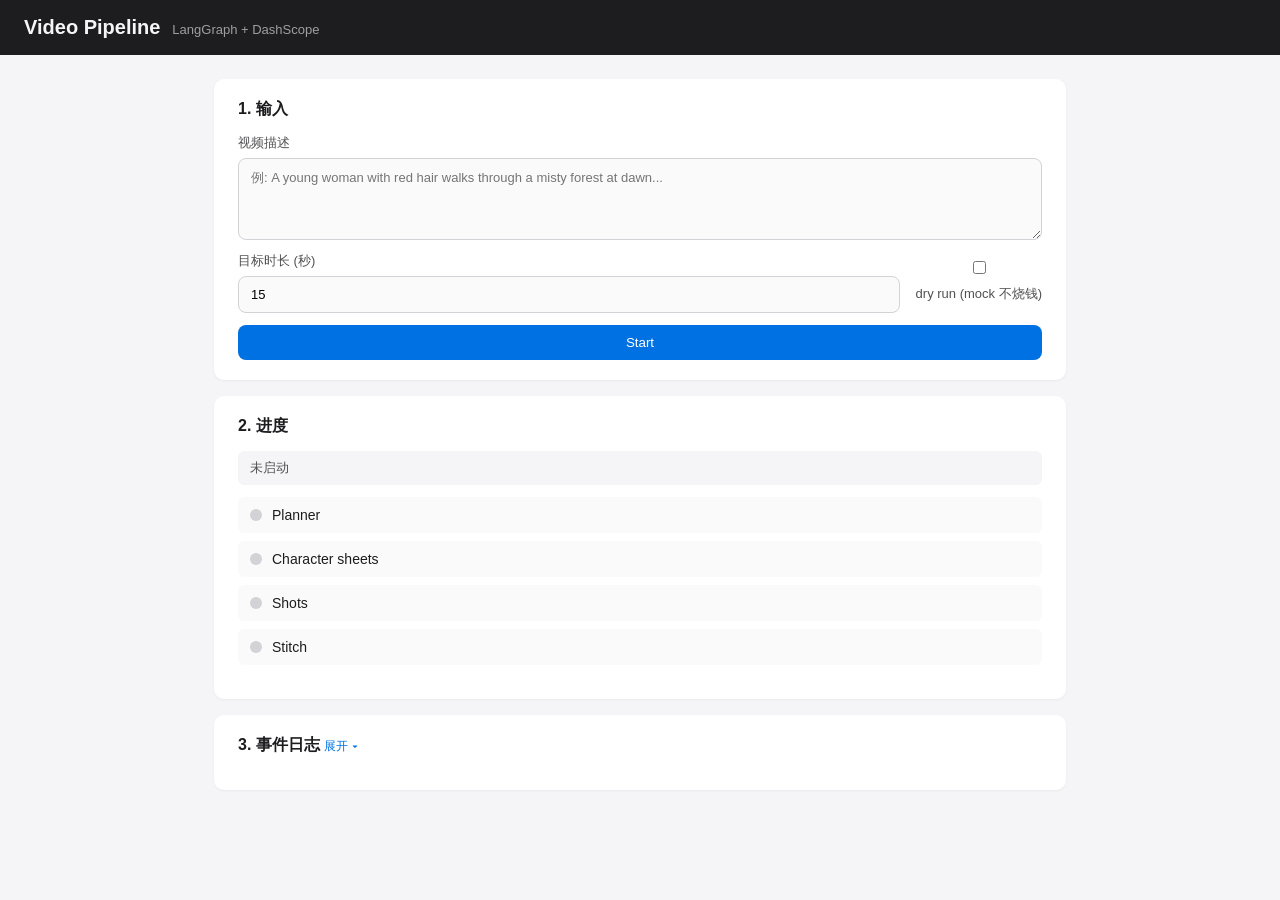
==== frontend/index.html @ 5f8661f5 "Add web UI, modular architecture scaffolding, design doc Web layer: - server.py: FastAPI POST /api/r" ====
<!DOCTYPE html>
<html lang="zh-CN">
<head>
  <meta charset="UTF-8" />
  <meta name="viewport" content="width=device-width, initial-scale=1.0" />
  <title>Video Pipeline</title>
  <link rel="stylesheet" href="style.css" />
</head>
<body>
  <header>
    <h1>Video Pipeline</h1>
    <span class="hint">LangGraph + DashScope</span>
  </header>

  <main>
    <section class="panel">
      <h2>1. 输入</h2>
      <form id="run-form">
        <label>
          视频描述
          <textarea id="prompt" rows="4" required
            placeholder="例: A young woman with red hair walks through a misty forest at dawn..."></textarea>
        </label>
        <div class="row">
          <label class="grow">
            目标时长 (秒)
            <input id="duration" type="number" min="5" max="60" step="1" value="15" />
          </label>
          <label class="check">
            <input id="dry-run" type="checkbox" />
            <span>dry run (mock 不烧钱)</span>
          </label>
        </div>
        <button id="submit-btn" type="submit">Start</button>
      </form>
    </section>

    <section class="panel">
      <h2>2. 进度</h2>
      <div id="status-bar" class="status">未启动</div>
      <ol id="phases" class="phases">
        <li data-phase="plan"><span class="dot"></span>Planner <span class="phase-detail"></span></li>
        <li data-phase="character_sheets"><span class="dot"></span>Character sheets <span class="phase-detail"></span></li>
        <li data-phase="shots"><span class="dot"></span>Shots <span class="phase-detail"></span></li>
        <li data-phase="stitch"><span class="dot"></span>Stitch <span class="phase-detail"></span></li>
      </ol>

      <div id="shots-detail" class="shots"></div>

      <div id="final" class="final" hidden>
        <h3>最终成片</h3>
        <video id="final-video" controls preload="metadata"></video>
        <p class="meta" id="final-meta"></p>
      </div>
    </section>

    <section class="panel">
      <h2>3. 事件日志 <button id="toggle-log" class="link">展开 ▾</button></h2>
      <pre id="log" class="log" hidden></pre>
    </section>
  </main>

  <script src="app.js"></script>
</body>
</html>
---- frontend/style.css ----
* { box-sizing: border-box; }
body {
  margin: 0;
  font-family: -apple-system, BlinkMacSystemFont, "Segoe UI", "PingFang SC",
               "Hiragino Sans GB", "Microsoft YaHei", sans-serif;
  background: #f5f5f7;
  color: #1d1d1f;
}
header {
  padding: 16px 24px;
  background: #1d1d1f;
  color: #f5f5f7;
  display: flex;
  align-items: baseline;
  gap: 12px;
}
header h1 { margin: 0; font-size: 20px; font-weight: 600; }
header .hint { font-size: 13px; opacity: 0.6; }

main {
  max-width: 900px;
  margin: 24px auto;
  padding: 0 24px;
  display: grid;
  gap: 16px;
}
.panel {
  background: #fff;
  border-radius: 10px;
  padding: 20px 24px;
  box-shadow: 0 1px 3px rgba(0,0,0,0.05);
}
.panel h2 { margin: 0 0 14px; font-size: 16px; font-weight: 600; }
.panel h3 { margin: 16px 0 8px; font-size: 14px; }

/* form */
form { display: grid; gap: 12px; }
label { display: grid; gap: 6px; font-size: 13px; color: #515154; }
textarea, input[type="number"] {
  font: inherit;
  padding: 10px 12px;
  border: 1px solid #d2d2d7;
  border-radius: 8px;
  background: #fafafa;
}
textarea:focus, input:focus { outline: 2px solid #0071e3; outline-offset: 1px; }
.row { display: flex; gap: 16px; align-items: flex-end; }
.row .grow { flex: 1; }
.row .check { flex-direction: row; align-items: center; gap: 8px; padding-bottom: 10px; }
button {
  padding: 10px 20px;
  background: #0071e3;
  color: #fff;
  border: none;
  border-radius: 8px;
  font-weight: 500;
  cursor: pointer;
}
button:hover { background: #0061c5; }
button:disabled { background: #aaa; cursor: not-allowed; }
button.link {
  background: none;
  color: #0071e3;
  padding: 0;
  font-size: 12px;
  font-weight: normal;
}

/* status / phases */
.status {
  padding: 8px 12px;
  border-radius: 6px;
  background: #f5f5f7;
  font-size: 13px;
  color: #515154;
  margin-bottom: 12px;
}
.status.running { background: #e6f4ff; color: #0071e3; }
.status.done { background: #e8f7ee; color: #1a7f37; }
.status.error { background: #fef0f0; color: #c0392b; }

.phases {
  list-style: none;
  padding: 0;
  margin: 0;
  display: grid;
  gap: 8px;
}
.phases li {
  display: flex;
  align-items: center;
  gap: 10px;
  padding: 10px 12px;
  border-radius: 6px;
  background: #fafafa;
  font-size: 14px;
  transition: background 0.2s;
}
.phases li.active { background: #e6f4ff; color: #0071e3; }
.phases li.done { background: #e8f7ee; color: #1a7f37; }
.phases li .dot {
  width: 12px;
  height: 12px;
  border-radius: 50%;
  background: #d2d2d7;
  flex-shrink: 0;
}
.phases li.active .dot {
  background: #0071e3;
  box-shadow: 0 0 0 4px rgba(0, 113, 227, 0.2);
  animation: pulse 1.4s infinite;
}
.phases li.done .dot { background: #1a7f37; }
.phases li.failed .dot { background: #c0392b; }
.phase-detail { color: #86868b; font-size: 12px; margin-left: auto; }

@keyframes pulse {
  0%, 100% { box-shadow: 0 0 0 4px rgba(0, 113, 227, 0.2); }
  50%      { box-shadow: 0 0 0 8px rgba(0, 113, 227, 0.05); }
}

/* shots detail */
.shots {
  margin-top: 14px;
  display: grid;
  gap: 8px;
}
.shot {
  padding: 10px 12px;
  border: 1px solid #e5e5e7;
  border-radius: 6px;
  font-size: 13px;
  background: #fff;
}
.shot-header {
  display: flex;
  justify-content: space-between;
  align-items: baseline;
  margin-bottom: 4px;
}
.shot-id { font-weight: 600; }
.shot-status { font-size: 12px; padding: 2px 8px; border-radius: 4px; background: #f5f5f7; color: #515154; }
.shot-status.generating { background: #e6f4ff; color: #0071e3; }
.shot-status.done { background: #e8f7ee; color: #1a7f37; }
.shot-status.failed { background: #fef0f0; color: #c0392b; }
.shot-progress { color: #86868b; font-size: 12px; margin-bottom: 4px; }
.shot-thumbs { display: flex; gap: 8px; margin-top: 6px; }
.shot-thumbs a {
  font-size: 12px;
  padding: 3px 8px;
  background: #f5f5f7;
  border-radius: 4px;
  color: #0071e3;
  text-decoration: none;
}
.shot-thumbs a:hover { background: #e5e5e7; }

/* final */
.final video {
  width: 100%;
  max-height: 400px;
  border-radius: 8px;
  background: #000;
}
.final .meta { font-size: 12px; color: #86868b; margin-top: 8px; }

/* log */
.log {
  margin: 0;
  padding: 12px;
  background: #1d1d1f;
  color: #d2d2d7;
  border-radius: 6px;
  font-size: 11px;
  font-family: "SF Mono", Menlo, Consolas, monospace;
  max-height: 280px;
  overflow: auto;
  white-space: pre-wrap;
  word-break: break-all;
}
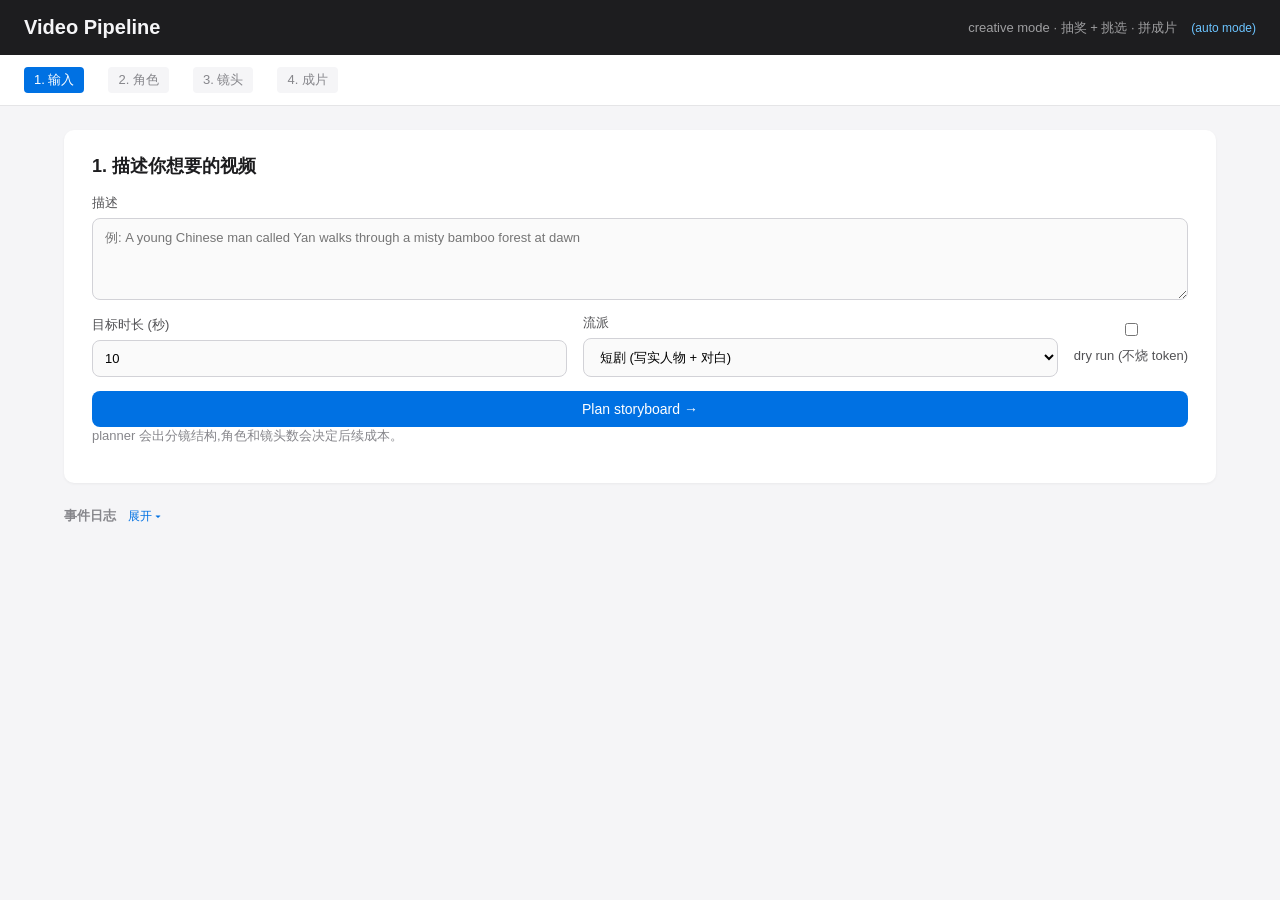
==== commit 5bd0f316: "Phase 5.2: frontend wizard for the interactive variant flow 4-step wizard wrapping the Phase 5.1 bac" ====
--- a/frontend/index.html
+++ b/frontend/index.html
@@ -3,63 +3,101 @@
 <head>
   <meta charset="UTF-8" />
   <meta name="viewport" content="width=device-width, initial-scale=1.0" />
-  <title>Video Pipeline</title>
-  <link rel="stylesheet" href="style.css" />
+  <title>Video Pipeline — Creative Mode</title>
+  <link rel="stylesheet" href="wizard.css" />
 </head>
 <body>
   <header>
     <h1>Video Pipeline</h1>
-    <span class="hint">LangGraph + DashScope</span>
+    <nav>
+      <span class="hint">creative mode · 抽奖 + 挑选 · 拼成片</span>
+      <a class="link" href="auto.html">(auto mode)</a>
+    </nav>
   </header>
 
+  <!-- 步骤指示器 -->
+  <ol class="steps">
+    <li data-step="1" class="active">1. 输入</li>
+    <li data-step="2">2. 角色</li>
+    <li data-step="3">3. 镜头</li>
+    <li data-step="4">4. 成片</li>
+  </ol>
+
   <main>
-    <section class="panel">
-      <h2>1. 输入</h2>
-      <form id="run-form">
+    <!-- Step 1: INPUT -->
+    <section class="panel" id="step-1">
+      <h2>1. 描述你想要的视频</h2>
+      <form id="input-form">
         <label>
-          视频描述
+          描述
           <textarea id="prompt" rows="4" required
-            placeholder="例: A young woman with red hair walks through a misty forest at dawn..."></textarea>
+            placeholder="例: A young Chinese man called Yan walks through a misty bamboo forest at dawn"></textarea>
         </label>
         <div class="row">
           <label class="grow">
             目标时长 (秒)
-            <input id="duration" type="number" min="5" max="60" step="1" value="15" />
+            <input id="duration" type="number" min="5" max="60" step="1" value="10" />
+          </label>
+          <label class="grow">
+            流派
+            <select id="profile">
+              <option value="short_drama">短剧 (写实人物 + 对白)</option>
+              <option value="anime">漫剧 / 动画 (风格化)</option>
+              <option value="cinema">电影 (镜头语言重)</option>
+              <option value="commercial">广告片 (产品 + CTA)</option>
+            </select>
           </label>
           <label class="check">
             <input id="dry-run" type="checkbox" />
-            <span>dry run (mock 不烧钱)</span>
+            <span>dry run (不烧 token)</span>
           </label>
         </div>
-        <button id="submit-btn" type="submit">Start</button>
+        <button type="submit" id="start-btn">Plan storyboard →</button>
       </form>
+      <p class="muted" id="step1-hint">planner 会出分镜结构,角色和镜头数会决定后续成本。</p>
     </section>
 
-    <section class="panel">
-      <h2>2. 进度</h2>
-      <div id="status-bar" class="status">未启动</div>
-      <ol id="phases" class="phases">
-        <li data-phase="plan"><span class="dot"></span>Planner <span class="phase-detail"></span></li>
-        <li data-phase="character_sheets"><span class="dot"></span>Character sheets <span class="phase-detail"></span></li>
-        <li data-phase="shots"><span class="dot"></span>Shots <span class="phase-detail"></span></li>
-        <li data-phase="stitch"><span class="dot"></span>Stitch <span class="phase-detail"></span></li>
-      </ol>
-
-      <div id="shots-detail" class="shots"></div>
-
-      <div id="final" class="final" hidden>
-        <h3>最终成片</h3>
-        <video id="final-video" controls preload="metadata"></video>
-        <p class="meta" id="final-meta"></p>
+    <!-- Step 2: CHARS -->
+    <section class="panel hidden" id="step-2">
+      <h2>2. 为每个角色挑选定妆照</h2>
+      <p class="muted">每张候选都用 InsightFace 抽过 embedding,挑中的会作为 i2i 的 anchor。</p>
+      <div id="chars-container"></div>
+      <div class="step-nav">
+        <button class="secondary" id="chars-back">← 改输入</button>
+        <button id="chars-next" disabled>Next: Shots →</button>
       </div>
     </section>
 
-    <section class="panel">
-      <h2>3. 事件日志 <button id="toggle-log" class="link">展开 ▾</button></h2>
-      <pre id="log" class="log" hidden></pre>
+    <!-- Step 3: SHOTS (tree) -->
+    <section class="panel hidden" id="step-3">
+      <h2>3. 为每个镜头挑选视频</h2>
+      <p class="muted">每段视频显示 identity score (跟所选角色脸的余弦相似度)。点击预览,点边框选中。</p>
+      <div id="shots-tree" class="tree"></div>
+      <div class="step-nav">
+        <button class="secondary" id="shots-back">← 改角色</button>
+        <button id="shots-stitch" disabled>Stitch & Preview →</button>
+      </div>
+    </section>
+
+    <!-- Step 4: RESULT -->
+    <section class="panel hidden" id="step-4">
+      <h2>4. 最终成片</h2>
+      <div id="final-result">
+        <p class="muted" id="stitch-status">拼接中…</p>
+      </div>
+      <div class="step-nav">
+        <button class="secondary" id="result-back">← 改选择</button>
+        <button class="secondary" id="result-restart">Start over</button>
+      </div>
     </section>
   </main>
 
-  <script src="app.js"></script>
+  <!-- 日志面板 (可折叠, 用户可见) -->
+  <aside class="logs">
+    <h3>事件日志 <button id="toggle-log" class="link">展开 ▾</button></h3>
+    <pre id="log" hidden></pre>
+  </aside>
+
+  <script src="wizard.js"></script>
 </body>
 </html>
--- a/frontend/wizard.css
+++ b/frontend/wizard.css
@@ -0,0 +1,316 @@
+* { box-sizing: border-box; }
+body {
+  margin: 0;
+  font-family: -apple-system, BlinkMacSystemFont, "Segoe UI", "PingFang SC",
+               "Hiragino Sans GB", "Microsoft YaHei", sans-serif;
+  background: #f5f5f7;
+  color: #1d1d1f;
+}
+
+header {
+  padding: 16px 24px;
+  background: #1d1d1f;
+  color: #f5f5f7;
+  display: flex;
+  align-items: center;
+  justify-content: space-between;
+}
+header h1 { margin: 0; font-size: 20px; font-weight: 600; }
+header nav { display: flex; gap: 14px; align-items: baseline; }
+header .hint { font-size: 13px; opacity: 0.6; }
+header .link { color: #6cc4ff; font-size: 12px; text-decoration: none; }
+header .link:hover { text-decoration: underline; }
+
+/* steps indicator */
+.steps {
+  list-style: none;
+  margin: 0;
+  padding: 12px 24px;
+  background: #fff;
+  border-bottom: 1px solid #e5e5e7;
+  display: flex;
+  gap: 24px;
+  font-size: 13px;
+  color: #86868b;
+}
+.steps li {
+  padding: 4px 10px;
+  border-radius: 4px;
+  background: #f5f5f7;
+}
+.steps li.active {
+  background: #0071e3;
+  color: #fff;
+  font-weight: 500;
+}
+.steps li.done {
+  background: #e8f7ee;
+  color: #1a7f37;
+}
+
+main {
+  max-width: 1200px;
+  margin: 24px auto;
+  padding: 0 24px;
+  display: grid;
+  gap: 16px;
+}
+.panel {
+  background: #fff;
+  border-radius: 10px;
+  padding: 24px 28px;
+  box-shadow: 0 1px 3px rgba(0,0,0,0.05);
+}
+.panel.hidden { display: none; }
+.panel h2 { margin: 0 0 16px; font-size: 18px; font-weight: 600; }
+.muted { color: #86868b; font-size: 13px; margin: 0 0 14px; }
+
+/* forms */
+form { display: grid; gap: 14px; }
+label { display: grid; gap: 6px; font-size: 13px; color: #515154; }
+.row { display: flex; gap: 16px; align-items: flex-end; }
+.grow { flex: 1; }
+.check { flex-direction: row; align-items: center; gap: 8px; padding-bottom: 12px; }
+textarea, input[type="number"], input[type="text"], select {
+  font: inherit;
+  padding: 10px 12px;
+  border: 1px solid #d2d2d7;
+  border-radius: 8px;
+  background: #fafafa;
+}
+textarea:focus, input:focus, select:focus {
+  outline: 2px solid #0071e3;
+  outline-offset: 1px;
+}
+
+button {
+  padding: 10px 22px;
+  background: #0071e3;
+  color: #fff;
+  border: none;
+  border-radius: 8px;
+  font-weight: 500;
+  font-size: 14px;
+  cursor: pointer;
+}
+button:hover { background: #0061c5; }
+button:disabled { background: #aaa; cursor: not-allowed; }
+button.secondary {
+  background: transparent;
+  color: #0071e3;
+  border: 1px solid #d2d2d7;
+}
+button.secondary:hover { background: #f5f5f7; }
+button.link {
+  background: none;
+  color: #0071e3;
+  padding: 0;
+  font-size: 12px;
+  font-weight: normal;
+}
+button.regen {
+  padding: 6px 12px;
+  font-size: 12px;
+  background: transparent;
+  color: #0071e3;
+  border: 1px dashed #0071e3;
+}
+button.regen:hover { background: #f0f7ff; }
+
+.step-nav {
+  margin-top: 20px;
+  display: flex;
+  justify-content: space-between;
+}
+
+/* character grid */
+.char-block {
+  margin-bottom: 28px;
+  padding-bottom: 20px;
+  border-bottom: 1px solid #e5e5e7;
+}
+.char-block:last-child { border-bottom: none; }
+.char-block-header {
+  display: flex;
+  justify-content: space-between;
+  align-items: baseline;
+  margin-bottom: 8px;
+}
+.char-name { font-weight: 600; font-size: 15px; }
+.char-desc { color: #515154; font-size: 12px; margin: 0 0 12px; }
+.char-variants {
+  display: grid;
+  grid-template-columns: repeat(auto-fill, minmax(160px, 1fr));
+  gap: 12px;
+}
+.char-variant {
+  cursor: pointer;
+  border: 2px solid transparent;
+  border-radius: 8px;
+  overflow: hidden;
+  transition: border-color 0.15s;
+  background: #f5f5f7;
+}
+.char-variant:hover { border-color: #d2d2d7; }
+.char-variant.selected { border-color: #0071e3; box-shadow: 0 0 0 3px rgba(0,113,227,0.15); }
+.char-variant img {
+  display: block;
+  width: 100%;
+  aspect-ratio: 16/9;
+  object-fit: cover;
+  background: #ddd;
+}
+.char-variant .label {
+  padding: 6px 10px;
+  font-size: 11px;
+  color: #515154;
+  background: #fff;
+}
+.char-variant.selected .label {
+  background: #e6f4ff;
+  color: #0071e3;
+  font-weight: 500;
+}
+
+.regen-row {
+  margin-top: 12px;
+  display: flex;
+  align-items: center;
+  gap: 10px;
+  font-size: 13px;
+  color: #515154;
+}
+.regen-row input { width: 50px; padding: 4px 8px; font-size: 13px; }
+
+/* shots tree (CSS grid) */
+.tree {
+  display: grid;
+  grid-template-columns: max-content 1fr;
+  gap: 4px 16px;
+  align-items: start;
+}
+.tree-shot-header {
+  /* row 1: shot headers across the top */
+  display: contents;  /* let children sit on grid */
+}
+.tree-shot {
+  display: flex;
+  flex-direction: column;
+  gap: 8px;
+  border-radius: 8px;
+  padding: 8px;
+  background: #fafafa;
+}
+.shot-title {
+  font-size: 12px;
+  font-weight: 600;
+  color: #515154;
+  padding: 4px 6px;
+}
+.shot-meta {
+  font-size: 11px;
+  color: #86868b;
+  padding: 0 6px 4px;
+}
+.shot-variant {
+  cursor: pointer;
+  border: 2px solid transparent;
+  border-radius: 6px;
+  overflow: hidden;
+  transition: border-color 0.15s;
+}
+.shot-variant:hover { border-color: #d2d2d7; }
+.shot-variant.selected { border-color: #0071e3; box-shadow: 0 0 0 3px rgba(0,113,227,0.15); }
+.shot-variant video {
+  display: block;
+  width: 100%;
+  aspect-ratio: 16/9;
+  background: #000;
+  object-fit: cover;
+}
+.shot-variant .label {
+  padding: 4px 8px;
+  font-size: 11px;
+  background: #fff;
+  display: flex;
+  justify-content: space-between;
+}
+.shot-variant.failed {
+  border-color: #c0392b;
+  background: #fef0f0;
+}
+.shot-variant .label .score { color: #1a7f37; font-weight: 500; }
+.shot-variant .label .score.low { color: #c0392b; }
+
+/* shots tree horizontal layout */
+.tree-grid {
+  overflow-x: auto;
+  padding-bottom: 12px;
+}
+.tree-cols {
+  display: grid;
+  grid-auto-flow: column;
+  grid-auto-columns: 220px;
+  gap: 12px;
+}
+
+/* progress overlay */
+.progress {
+  margin-top: 12px;
+  padding: 10px 14px;
+  background: #f0f7ff;
+  border: 1px solid #cce0ff;
+  border-radius: 6px;
+  font-size: 12px;
+  color: #0071e3;
+  display: flex;
+  gap: 12px;
+  align-items: center;
+}
+.progress::before {
+  content: '';
+  width: 14px; height: 14px;
+  border: 2px solid #0071e3;
+  border-top-color: transparent;
+  border-radius: 50%;
+  animation: spin 0.8s linear infinite;
+}
+@keyframes spin { to { transform: rotate(360deg); } }
+
+/* final video */
+#final-result video {
+  width: 100%;
+  max-height: 480px;
+  background: #000;
+  border-radius: 8px;
+}
+.final-meta {
+  margin-top: 12px;
+  font-size: 13px;
+  color: #515154;
+  display: flex;
+  gap: 18px;
+  flex-wrap: wrap;
+}
+
+/* logs */
+.logs {
+  max-width: 1200px;
+  margin: 0 auto 28px;
+  padding: 0 24px;
+}
+.logs h3 { font-size: 13px; color: #86868b; margin: 0 0 8px;
+  display: flex; align-items: baseline; gap: 12px; }
+#log {
+  margin: 0;
+  padding: 12px;
+  background: #1d1d1f;
+  color: #d2d2d7;
+  border-radius: 6px;
+  font-size: 10px;
+  font-family: "SF Mono", Menlo, Consolas, monospace;
+  max-height: 240px;
+  overflow: auto;
+  white-space: pre-wrap;
+  word-break: break-all;
+}
